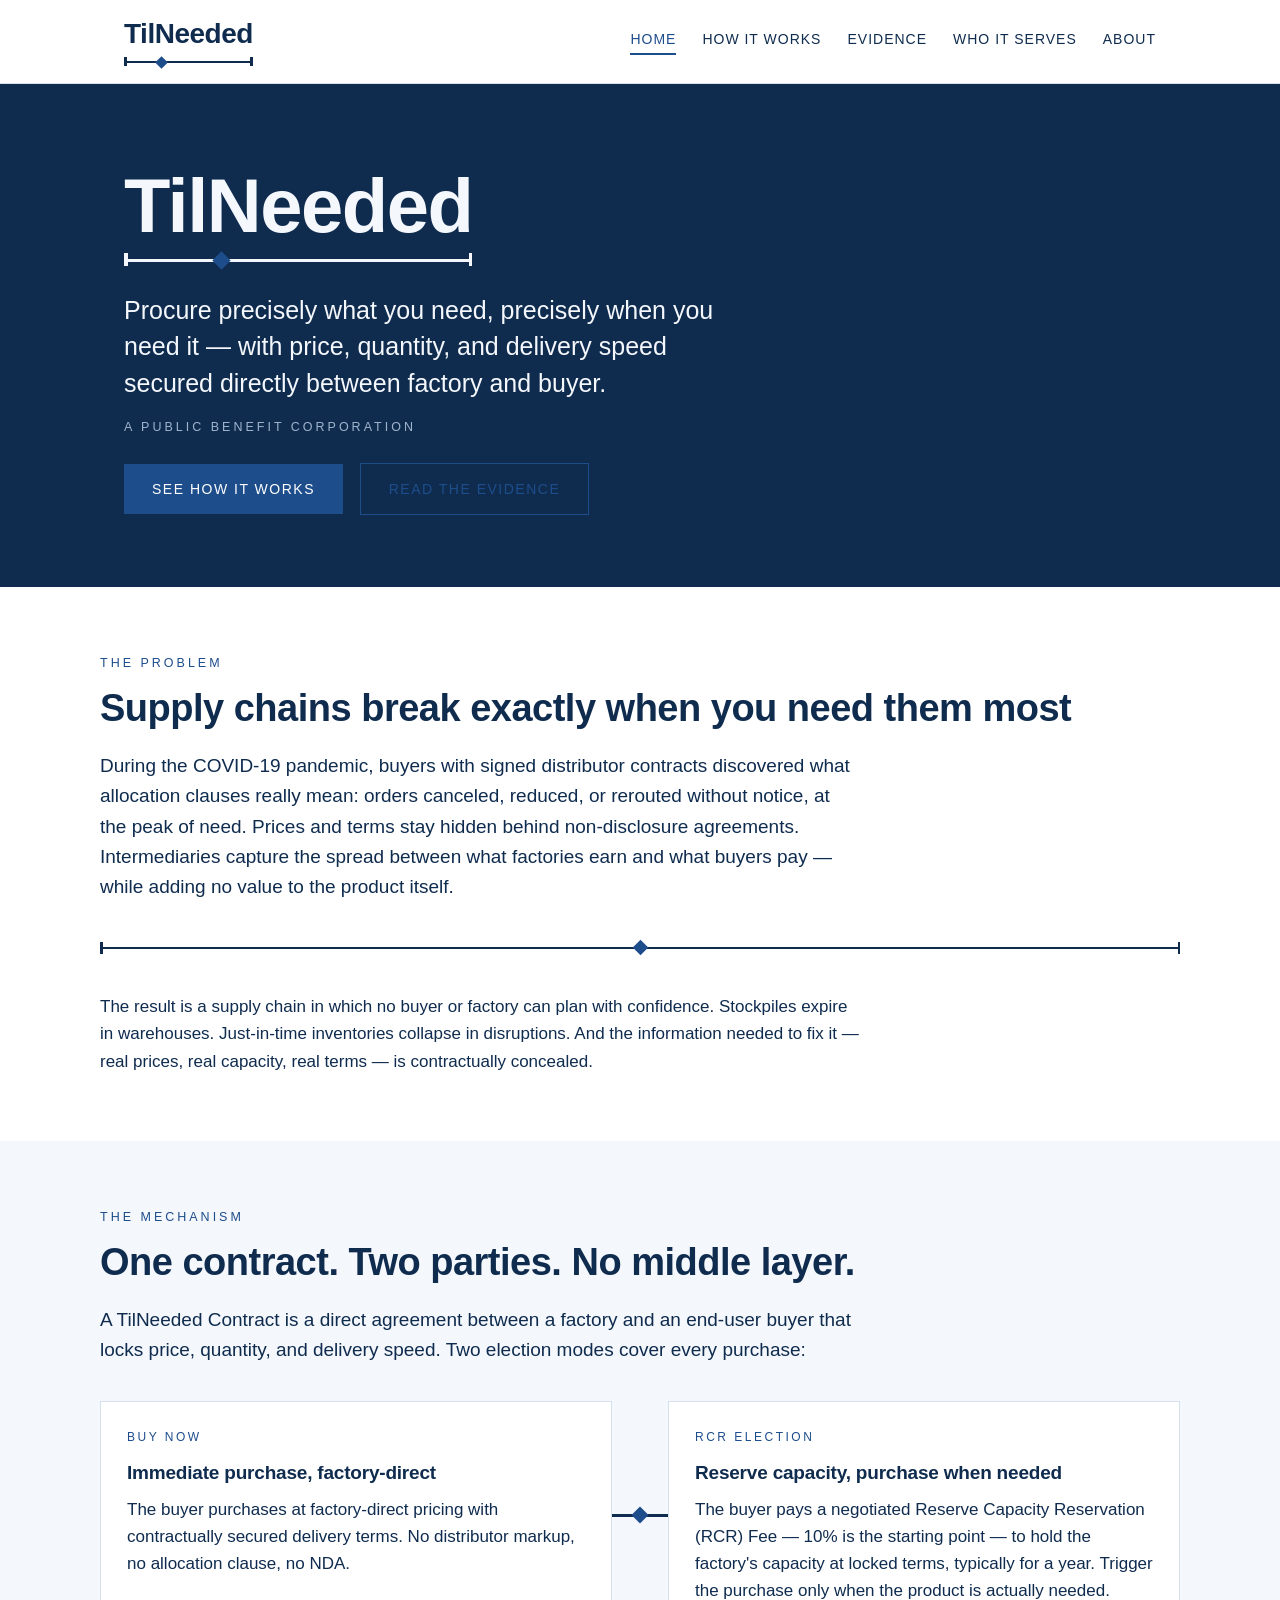
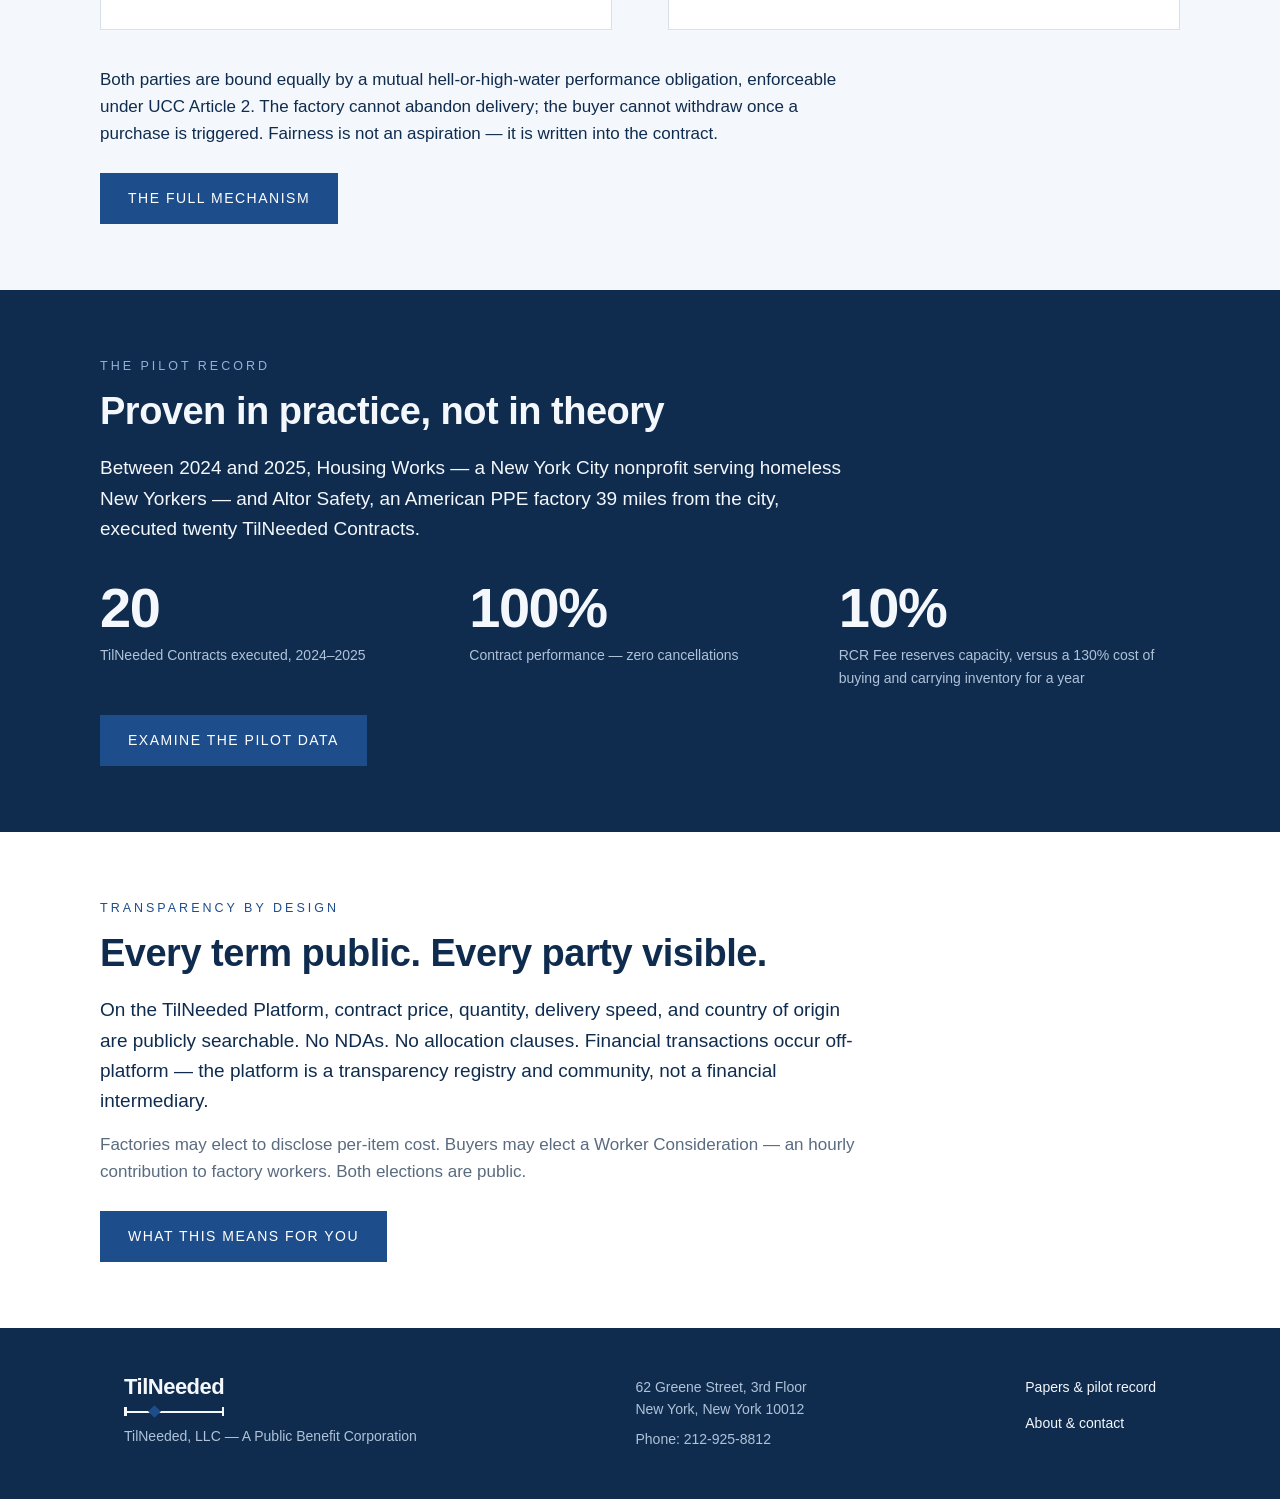
==== index.html @ a23aca0c "adding initial code" ====
<!DOCTYPE html>
<html lang="en">
<head>
<meta charset="UTF-8">
<meta name="viewport" content="width=device-width, initial-scale=1.0">
<title>TilNeeded — Factory-Direct Supply Contracts | Public Benefit Corporation</title>
<meta name="description" content="TilNeeded Contracts secure price, quantity, and delivery speed directly between American factories and end-user buyers. A 20-contract pilot with 100% performance.">
<link rel="stylesheet" href="styles.css">
</head>
<body>

<header class="site">
  <div class="inner">
    <a class="lockup" href="index.html" aria-label="TilNeeded home">
      <span class="word">TilNeeded</span>
      <span class="sig"><span class="diamond"></span></span>
    </a>
    <nav class="main" aria-label="Main">
      <a href="index.html" class="here">Home</a>
      <a href="how-it-works.html">How It Works</a>
      <a href="evidence.html">Evidence</a>
      <a href="partners.html">Who It Serves</a>
      <a href="about.html">About</a>
    </nav>
  </div>
</header>

<div class="hero">
  <div class="inner">
    <span class="lockup reverse" aria-hidden="true">
      <span class="word">TilNeeded</span>
      <span class="sig"><span class="diamond"></span></span>
    </span>
    <p class="tagline">Procure precisely what you need, precisely when you need it — with price, quantity, and delivery speed secured directly between factory and buyer.</p>
    <p class="pbc">A Public Benefit Corporation</p>
    <a class="btn" href="how-it-works.html">See how it works</a>
    <a class="btn ghost" href="evidence.html">Read the evidence</a>
  </div>
</div>

<section>
  <div class="inner">
    <p class="eyebrow">The problem</p>
    <h2>Supply chains break exactly when you need them most</h2>
    <p class="lede">During the COVID-19 pandemic, buyers with signed distributor contracts discovered what allocation clauses really mean: orders canceled, reduced, or rerouted without notice, at the peak of need. Prices and terms stay hidden behind non-disclosure agreements. Intermediaries capture the spread between what factories earn and what buyers pay — while adding no value to the product itself.</p>
    <div class="sigline" role="presentation"><span class="diamond"></span></div>
    <p class="maxw">The result is a supply chain in which no buyer or factory can plan with confidence. Stockpiles expire in warehouses. Just-in-time inventories collapse in disruptions. And the information needed to fix it — real prices, real capacity, real terms — is contractually concealed.</p>
  </div>
</section>

<section class="paper">
  <div class="inner">
    <p class="eyebrow">The mechanism</p>
    <h2>One contract. Two parties. No middle layer.</h2>
    <p class="lede">A TilNeeded Contract is a direct agreement between a factory and an end-user buyer that locks price, quantity, and delivery speed. Two election modes cover every purchase:</p>

    <div class="bipartite">
      <div class="party">
        <p class="label">Buy Now</p>
        <h3>Immediate purchase, factory-direct</h3>
        <p>The buyer purchases at factory-direct pricing with contractually secured delivery terms. No distributor markup, no allocation clause, no NDA.</p>
      </div>
      <div class="join" role="presentation"><span class="diamond"></span></div>
      <div class="party">
        <p class="label">RCR Election</p>
        <h3>Reserve capacity, purchase when needed</h3>
        <p>The buyer pays a negotiated Reserve Capacity Reservation (RCR) Fee — 10% is the starting point — to hold the factory's capacity at locked terms, typically for a year. Trigger the purchase only when the product is actually needed.</p>
      </div>
    </div>

    <p class="maxw">Both parties are bound equally by a mutual hell-or-high-water performance obligation, enforceable under UCC Article 2. The factory cannot abandon delivery; the buyer cannot withdraw once a purchase is triggered. Fairness is not an aspiration — it is written into the contract.</p>
    <a class="btn" href="how-it-works.html">The full mechanism</a>
  </div>
</section>

<section class="navy">
  <div class="inner">
    <p class="eyebrow">The pilot record</p>
    <h2>Proven in practice, not in theory</h2>
    <p class="lede">Between 2024 and 2025, Housing Works — a New York City nonprofit serving homeless New Yorkers — and Altor Safety, an American PPE factory 39 miles from the city, executed twenty TilNeeded Contracts.</p>
    <div class="stats">
      <div class="stat"><div class="big">20</div><div class="small">TilNeeded Contracts executed, 2024–2025</div></div>
      <div class="stat"><div class="big">100%</div><div class="small">Contract performance — zero cancellations</div></div>
      <div class="stat"><div class="big">10%</div><div class="small">RCR Fee reserves capacity, versus a 130% cost of buying and carrying inventory for a year</div></div>
    </div>
    <a class="btn" href="evidence.html">Examine the pilot data</a>
  </div>
</section>

<section>
  <div class="inner">
    <p class="eyebrow">Transparency by design</p>
    <h2>Every term public. Every party visible.</h2>
    <p class="lede">On the TilNeeded Platform, contract price, quantity, delivery speed, and country of origin are publicly searchable. No NDAs. No allocation clauses. Financial transactions occur off-platform — the platform is a transparency registry and community, not a financial intermediary.</p>
    <p class="maxw muted">Factories may elect to disclose per-item cost. Buyers may elect a Worker Consideration — an hourly contribution to factory workers. Both elections are public.</p>
    <a class="btn" href="partners.html">What this means for you</a>
  </div>
</section>

<footer class="site">
  <div class="inner">
    <div>
      <span class="lockup reverse" aria-hidden="true">
        <span class="word">TilNeeded</span>
        <span class="sig"><span class="diamond"></span></span>
      </span>
      <p style="margin-top:12px">TilNeeded, LLC — A Public Benefit Corporation</p>
    </div>
    <div>
      <p>62 Greene Street, 3rd Floor<br>New York, New York 10012</p>
      <p style="margin-top:8px">Phone: 212-925-8812</p>
    </div>
    <div>
      <p><a href="evidence.html">Papers &amp; pilot record</a></p>
      <p><a href="about.html">About &amp; contact</a></p>
    </div>
  </div>
</footer>

</body>
</html>
---- styles.css ----
/* TilNeeded — Brand Specifications v1.0
   Navy #0F2C4F · Bond Blue #1E4D8C · Paper #F4F7FB
   Type: Arial / Liberation Sans */

:root {
  --navy: #0F2C4F;
  --bond: #1E4D8C;
  --paper: #F4F7FB;
  --white: #FFFFFF;
  --slate: #5A6B80;
  --hairline: #D8E0EA;
  --max: 1080px;
}

* { margin: 0; padding: 0; box-sizing: border-box; }

body {
  font-family: Arial, "Liberation Sans", sans-serif;
  color: var(--navy);
  background: var(--white);
  font-size: 17px;
  line-height: 1.6;
}

/* ---------- wordmark lockup (per spec: single visual unit) ---------- */
.lockup { display: inline-block; text-decoration: none; }
.lockup .word {
  font-weight: bold;
  letter-spacing: -0.5px;
  color: var(--navy);
  font-size: 28px;
  line-height: 1;
  display: block;
}
.lockup .sig {
  display: block; position: relative;
  height: 9px; margin-top: 6px;
  border-bottom: 2.5px solid var(--navy);
}
.lockup .sig::before, .lockup .sig::after {
  content: ""; position: absolute; bottom: -5px;
  width: 2.5px; height: 9px; background: var(--navy);
}
.lockup .sig::before { left: 0; }
.lockup .sig::after { right: 0; }
.lockup .sig .diamond {
  position: absolute; bottom: -5.5px; left: 26%;
  width: 9px; height: 9px; background: var(--bond);
  transform: rotate(45deg);
}
.lockup.reverse .word { color: var(--paper); }
.lockup.reverse .sig { border-color: var(--paper); }
.lockup.reverse .sig::before, .lockup.reverse .sig::after { background: var(--paper); }

/* ---------- header / nav ---------- */
header.site {
  border-bottom: 1px solid var(--hairline);
  background: var(--white);
}
header.site .inner {
  max-width: var(--max); margin: 0 auto; padding: 20px 24px;
  display: flex; align-items: center; justify-content: space-between;
  flex-wrap: wrap; gap: 14px;
}
nav.main { display: flex; gap: 26px; flex-wrap: wrap; }
nav.main a {
  color: var(--navy); text-decoration: none;
  font-size: 14px; letter-spacing: 1px; text-transform: uppercase;
}
nav.main a:hover, nav.main a:focus { color: var(--bond); }
nav.main a.here { color: var(--bond); border-bottom: 2px solid var(--bond); padding-bottom: 3px; }
a:focus-visible { outline: 2px solid var(--bond); outline-offset: 3px; }

/* ---------- hero ---------- */
.hero { background: var(--navy); color: var(--paper); }
.hero .inner { max-width: var(--max); margin: 0 auto; padding: 84px 24px 72px; }
.hero .lockup .word { font-size: clamp(44px, 7vw, 76px); letter-spacing: -1.5px; }
.hero .lockup .sig { height: 12px; border-width: 3.5px; }
.hero .lockup .sig::before, .hero .lockup .sig::after { width: 3.5px; height: 13px; bottom: -7px; }
.hero .lockup .sig .diamond { width: 13px; height: 13px; bottom: -8px; }
.hero .tagline {
  margin-top: 30px; font-size: clamp(19px, 2.6vw, 25px);
  max-width: 620px; line-height: 1.45; color: var(--paper);
}
.hero .pbc {
  margin-top: 16px; font-size: 12.5px; letter-spacing: 3px;
  text-transform: uppercase; color: #9FB4CD;
}

/* ---------- sections & eyebrow (descriptor style) ---------- */
section { padding: 66px 24px; }
section .inner { max-width: var(--max); margin: 0 auto; }
section.paper { background: var(--paper); }
section.navy { background: var(--navy); color: var(--paper); }
.eyebrow {
  font-size: 12.5px; letter-spacing: 3px; text-transform: uppercase;
  color: var(--bond); margin-bottom: 14px;
}
section.navy .eyebrow { color: #8FB2DE; }
h1, h2 { font-weight: bold; letter-spacing: -0.5px; line-height: 1.15; }
h2 { font-size: clamp(27px, 4vw, 38px); margin-bottom: 20px; }
h3 { font-size: 19px; margin-bottom: 8px; letter-spacing: -0.2px; }
p + p { margin-top: 14px; }
.lede { font-size: 19px; max-width: 760px; }
.muted { color: var(--slate); }
section.navy .muted { color: #AFC2D9; }
.maxw { max-width: 760px; }

/* ---------- signature divider: the site's structural device ---------- */
.sigline {
  position: relative; height: 2.5px; background: var(--navy);
  margin: 44px 0;
}
.sigline::before, .sigline::after {
  content: ""; position: absolute; top: -5px;
  width: 2.5px; height: 12px; background: var(--navy);
}
.sigline::before { left: 0; } .sigline::after { right: 0; }
.sigline .diamond {
  position: absolute; top: -4.5px; left: 50%; margin-left: -5.5px;
  width: 11px; height: 11px; background: var(--bond); transform: rotate(45deg);
}
section.navy .sigline { background: var(--paper); }
section.navy .sigline::before, section.navy .sigline::after { background: var(--paper); }

/* ---------- bipartite block: two parties joined at the diamond ---------- */
.bipartite {
  display: grid; grid-template-columns: 1fr 56px 1fr;
  align-items: stretch; gap: 0; margin: 36px 0;
}
.bipartite .party {
  background: var(--white); border: 1px solid var(--hairline);
  padding: 26px 26px 24px;
}
section.navy .bipartite .party { background: #16385F; border-color: #2B4C77; }
.bipartite .join { position: relative; }
.bipartite .join::before {
  content: ""; position: absolute; top: 50%; left: 0; right: 0;
  height: 2.5px; background: var(--navy); margin-top: -1.25px;
}
section.navy .bipartite .join::before { background: var(--paper); }
.bipartite .join .diamond {
  position: absolute; top: 50%; left: 50%;
  width: 12px; height: 12px; margin: -6px 0 0 -6px;
  background: var(--bond); transform: rotate(45deg);
}
.party .label {
  font-size: 12px; letter-spacing: 2.5px; text-transform: uppercase;
  color: var(--bond); margin-bottom: 10px;
}
section.navy .party .label { color: #8FB2DE; }

/* ---------- stats ---------- */
.stats { display: grid; grid-template-columns: repeat(auto-fit, minmax(200px, 1fr)); gap: 28px; margin-top: 36px; }
.stat .big { font-size: clamp(40px, 5vw, 56px); font-weight: bold; letter-spacing: -1.5px; line-height: 1; }
.stat .small { margin-top: 8px; font-size: 14px; color: var(--slate); }
section.navy .stat .small { color: #AFC2D9; }

/* ---------- cards / rows ---------- */
.cards { display: grid; grid-template-columns: repeat(auto-fit, minmax(280px, 1fr)); gap: 22px; margin-top: 30px; }
.card { background: var(--white); border: 1px solid var(--hairline); padding: 26px; }
section.paper .card { background: var(--white); }
.card p { font-size: 15.5px; }
.docrow { border-top: 1px solid var(--hairline); padding: 22px 0; display: grid; grid-template-columns: 1fr auto; gap: 14px; align-items: baseline; }
.docrow:last-child { border-bottom: 1px solid var(--hairline); }
.docrow .status { font-size: 12.5px; letter-spacing: 2px; text-transform: uppercase; color: var(--bond); white-space: nowrap; }

/* ---------- buttons ---------- */
.btn {
  display: inline-block; margin-top: 26px; padding: 14px 28px;
  background: var(--bond); color: var(--white); text-decoration: none;
  font-size: 14px; letter-spacing: 1.5px; text-transform: uppercase;
}
.btn:hover, .btn:focus { background: var(--navy); }
section.navy .btn:hover, section.navy .btn:focus { background: var(--paper); color: var(--navy); }
.btn.ghost { background: transparent; border: 1.5px solid var(--bond); color: var(--bond); margin-left: 12px; }
.btn.ghost:hover, .btn.ghost:focus { background: var(--bond); color: var(--white); }

/* ---------- table ---------- */
table.record { width: 100%; border-collapse: collapse; margin-top: 26px; font-size: 15.5px; }
table.record th {
  text-align: left; font-size: 12.5px; letter-spacing: 2px; text-transform: uppercase;
  color: var(--slate); padding: 10px 14px; border-bottom: 2px solid var(--navy);
}
table.record td { padding: 12px 14px; border-bottom: 1px solid var(--hairline); }

/* ---------- footer ---------- */
footer.site { background: var(--navy); color: #AFC2D9; }
footer.site .inner {
  max-width: var(--max); margin: 0 auto; padding: 48px 24px;
  display: flex; justify-content: space-between; flex-wrap: wrap; gap: 28px;
  font-size: 14px;
}
footer.site .lockup .word { font-size: 22px; }
footer.site a { color: var(--paper); text-decoration: none; }
footer.site a:hover { color: #8FB2DE; }

/* ---------- responsive & a11y ---------- */
@media (max-width: 720px) {
  .bipartite { grid-template-columns: 1fr; }
  .bipartite .join { height: 56px; }
  .bipartite .join::before { top: 0; bottom: 0; left: 50%; right: auto; width: 2.5px; height: 100%; margin: 0 0 0 -1.25px; }
}
@media (prefers-reduced-motion: reduce) {
  * { animation: none !important; transition: none !important; }
}
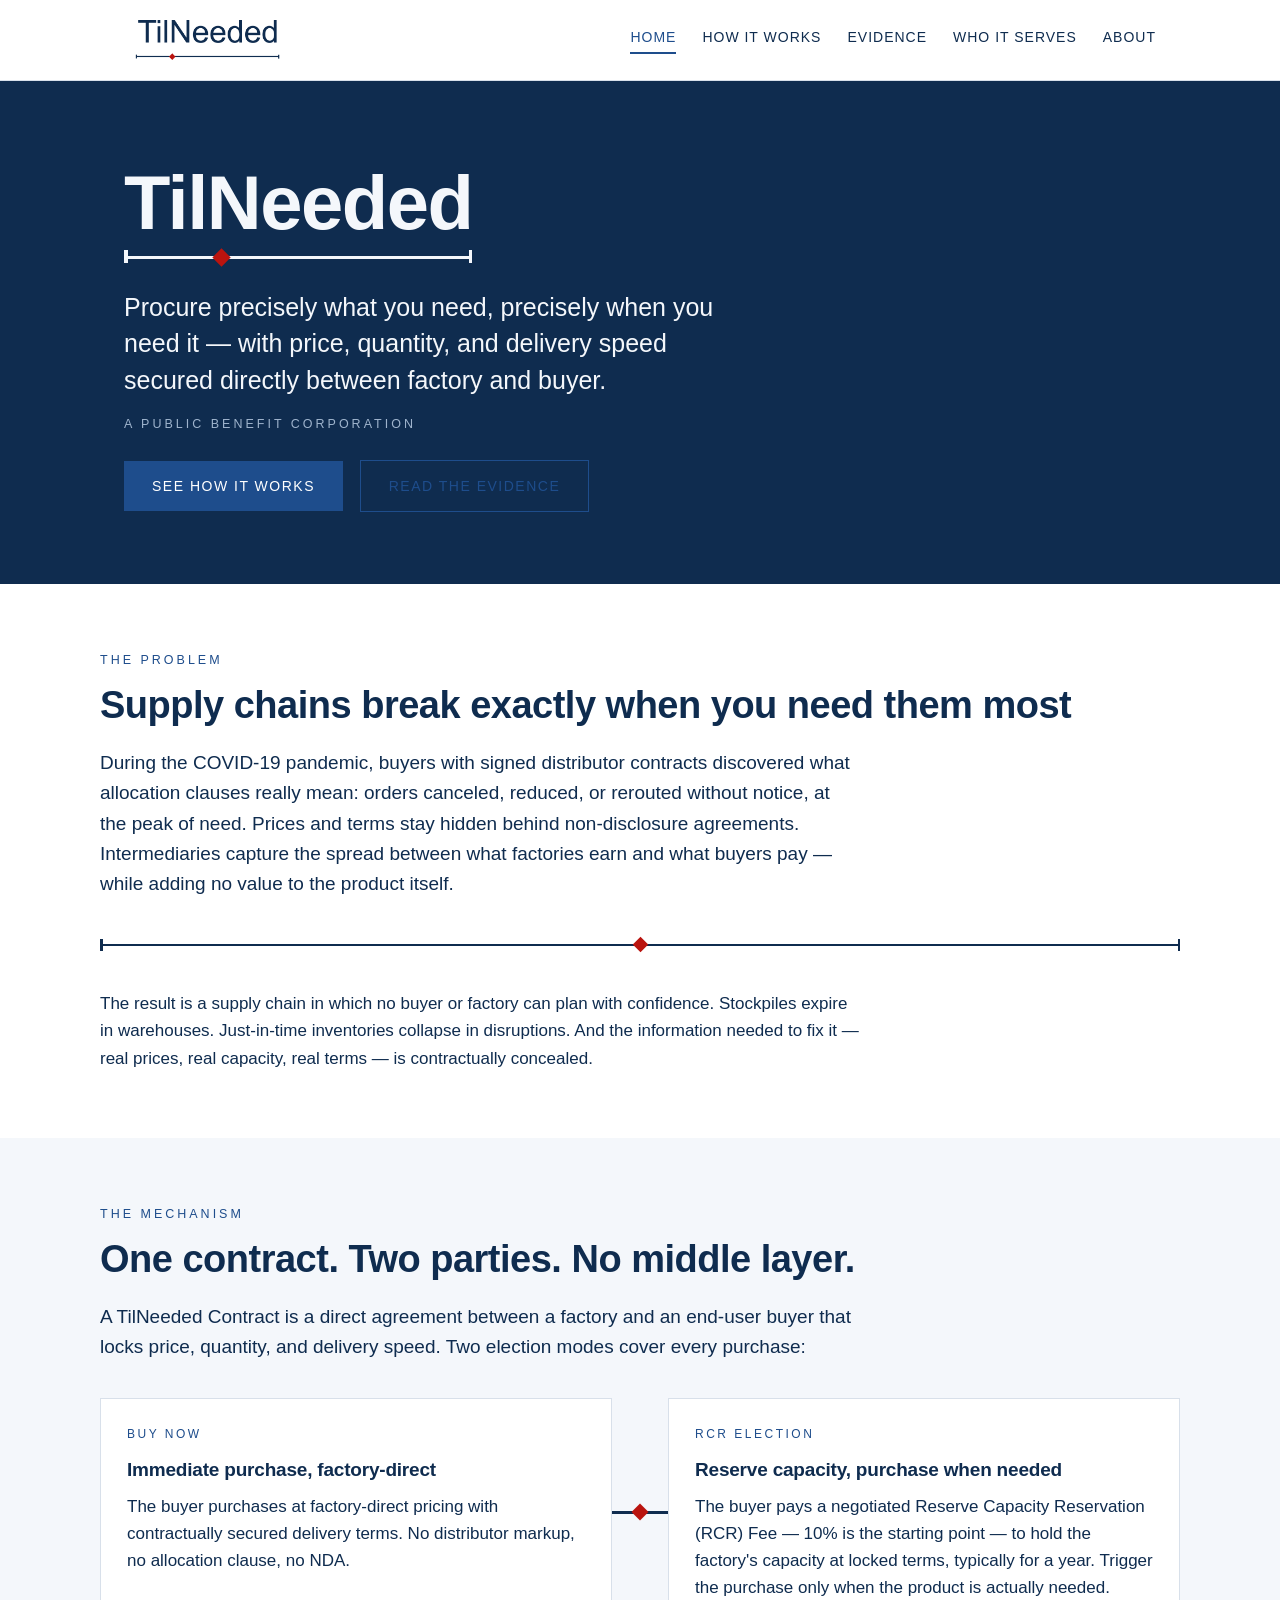
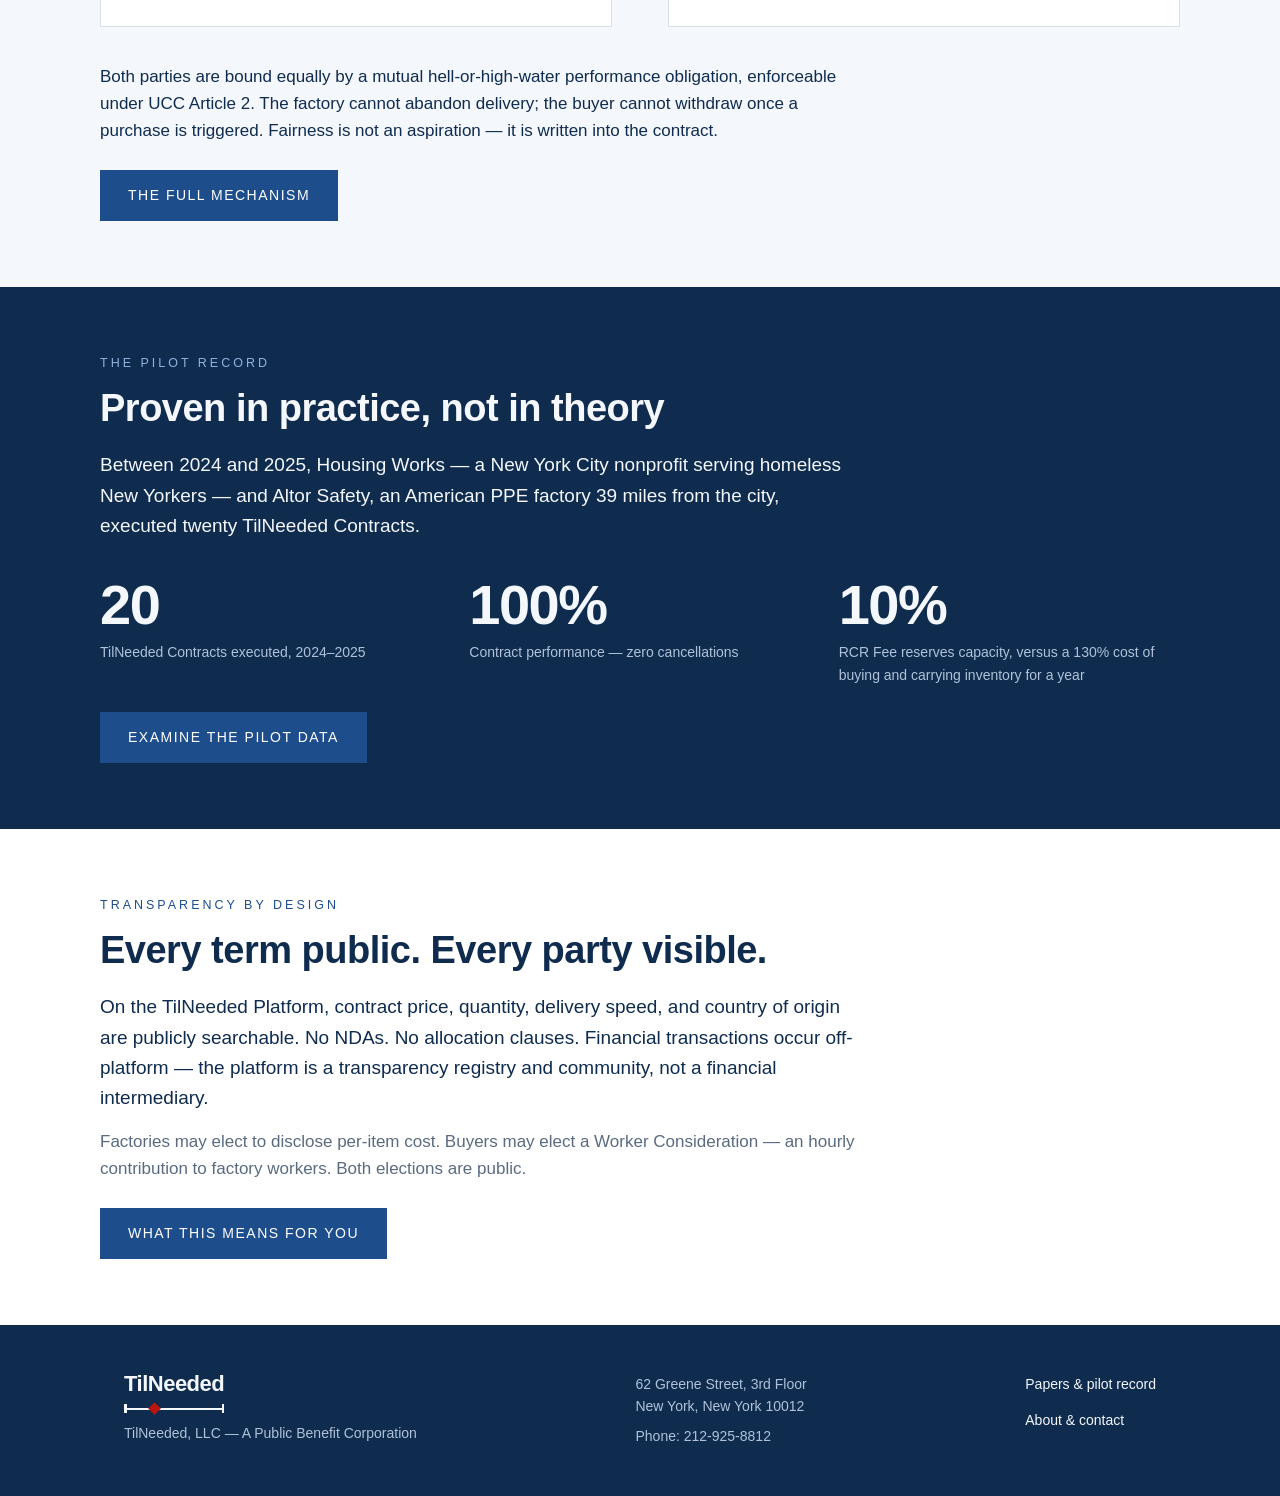
==== commit 3786c6f8: "adding pngs" ====
--- a/index.html
+++ b/index.html
@@ -12,9 +12,8 @@
 <header class="site">
   <div class="inner">
     <a class="lockup" href="index.html" aria-label="TilNeeded home">
-      <span class="word">TilNeeded</span>
-      <span class="sig"><span class="diamond"></span></span>
-    </a>
+  <img class="logo-img" src="assets/logo_compact_dark.png" alt="TilNeeded">
+</a>
     <nav class="main" aria-label="Main">
       <a href="index.html" class="here">Home</a>
       <a href="how-it-works.html">How It Works</a>
--- a/styles.css
+++ b/styles.css
@@ -6,6 +6,7 @@
   --navy: #0F2C4F;
   --bond: #1E4D8C;
   --paper: #F4F7FB;
+  --diamond: #BA140F;   /* ← add this line */
   --white: #FFFFFF;
   --slate: #5A6B80;
   --hairline: #D8E0EA;
@@ -32,6 +33,13 @@
   line-height: 1;
   display: block;
 }
+
+.lockup img.logo-img {
+  display: block;
+  height: 40px;
+  width: auto;
+}
+
 .lockup .sig {
   display: block; position: relative;
   height: 9px; margin-top: 6px;
@@ -45,7 +53,7 @@
 .lockup .sig::after { right: 0; }
 .lockup .sig .diamond {
   position: absolute; bottom: -5.5px; left: 26%;
-  width: 9px; height: 9px; background: var(--bond);
+  width: 9px; height: 9px; background: var(--diamond);
   transform: rotate(45deg);
 }
 .lockup.reverse .word { color: var(--paper); }
@@ -118,7 +126,7 @@
 .sigline::before { left: 0; } .sigline::after { right: 0; }
 .sigline .diamond {
   position: absolute; top: -4.5px; left: 50%; margin-left: -5.5px;
-  width: 11px; height: 11px; background: var(--bond); transform: rotate(45deg);
+  width: 11px; height: 11px; background: var(--diamond); transform: rotate(45deg);
 }
 section.navy .sigline { background: var(--paper); }
 section.navy .sigline::before, section.navy .sigline::after { background: var(--paper); }
@@ -142,7 +150,7 @@
 .bipartite .join .diamond {
   position: absolute; top: 50%; left: 50%;
   width: 12px; height: 12px; margin: -6px 0 0 -6px;
-  background: var(--bond); transform: rotate(45deg);
+  background: var(--diamond); transform: rotate(45deg);
 }
 .party .label {
   font-size: 12px; letter-spacing: 2.5px; text-transform: uppercase;
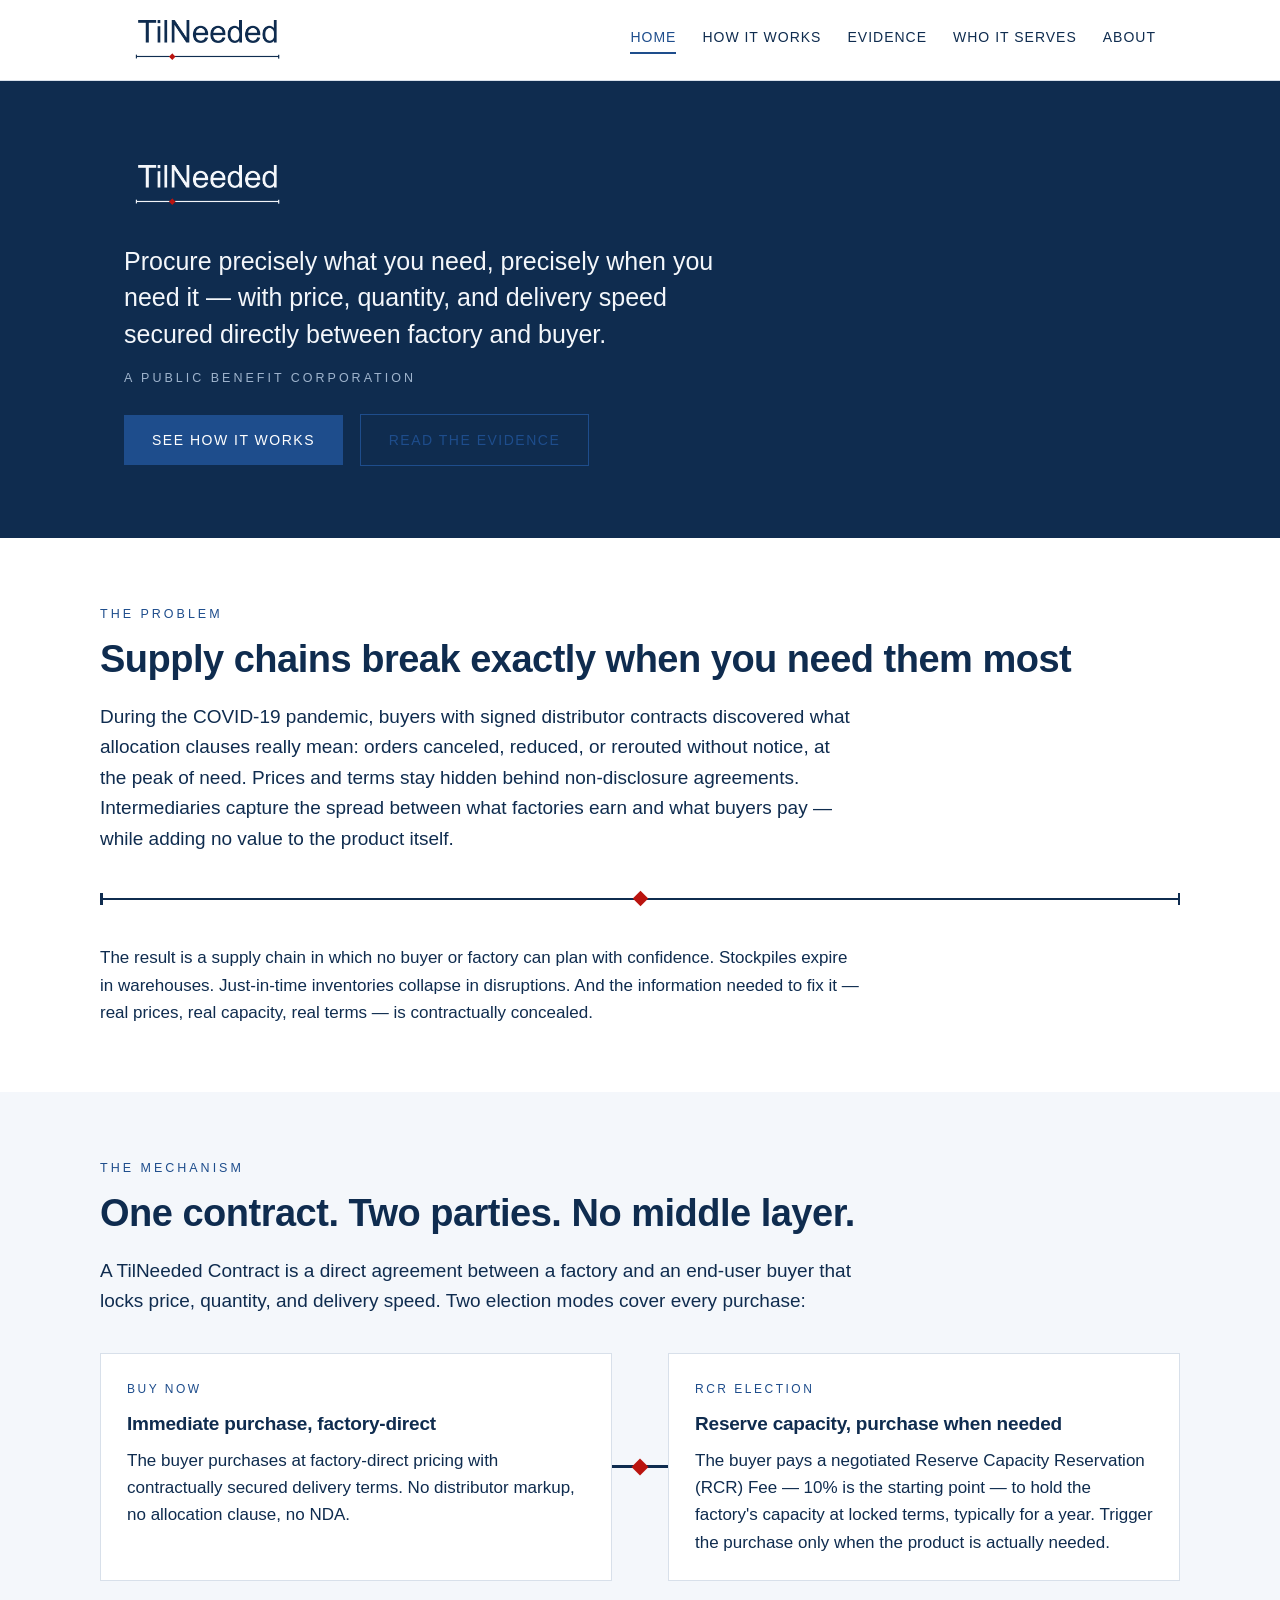
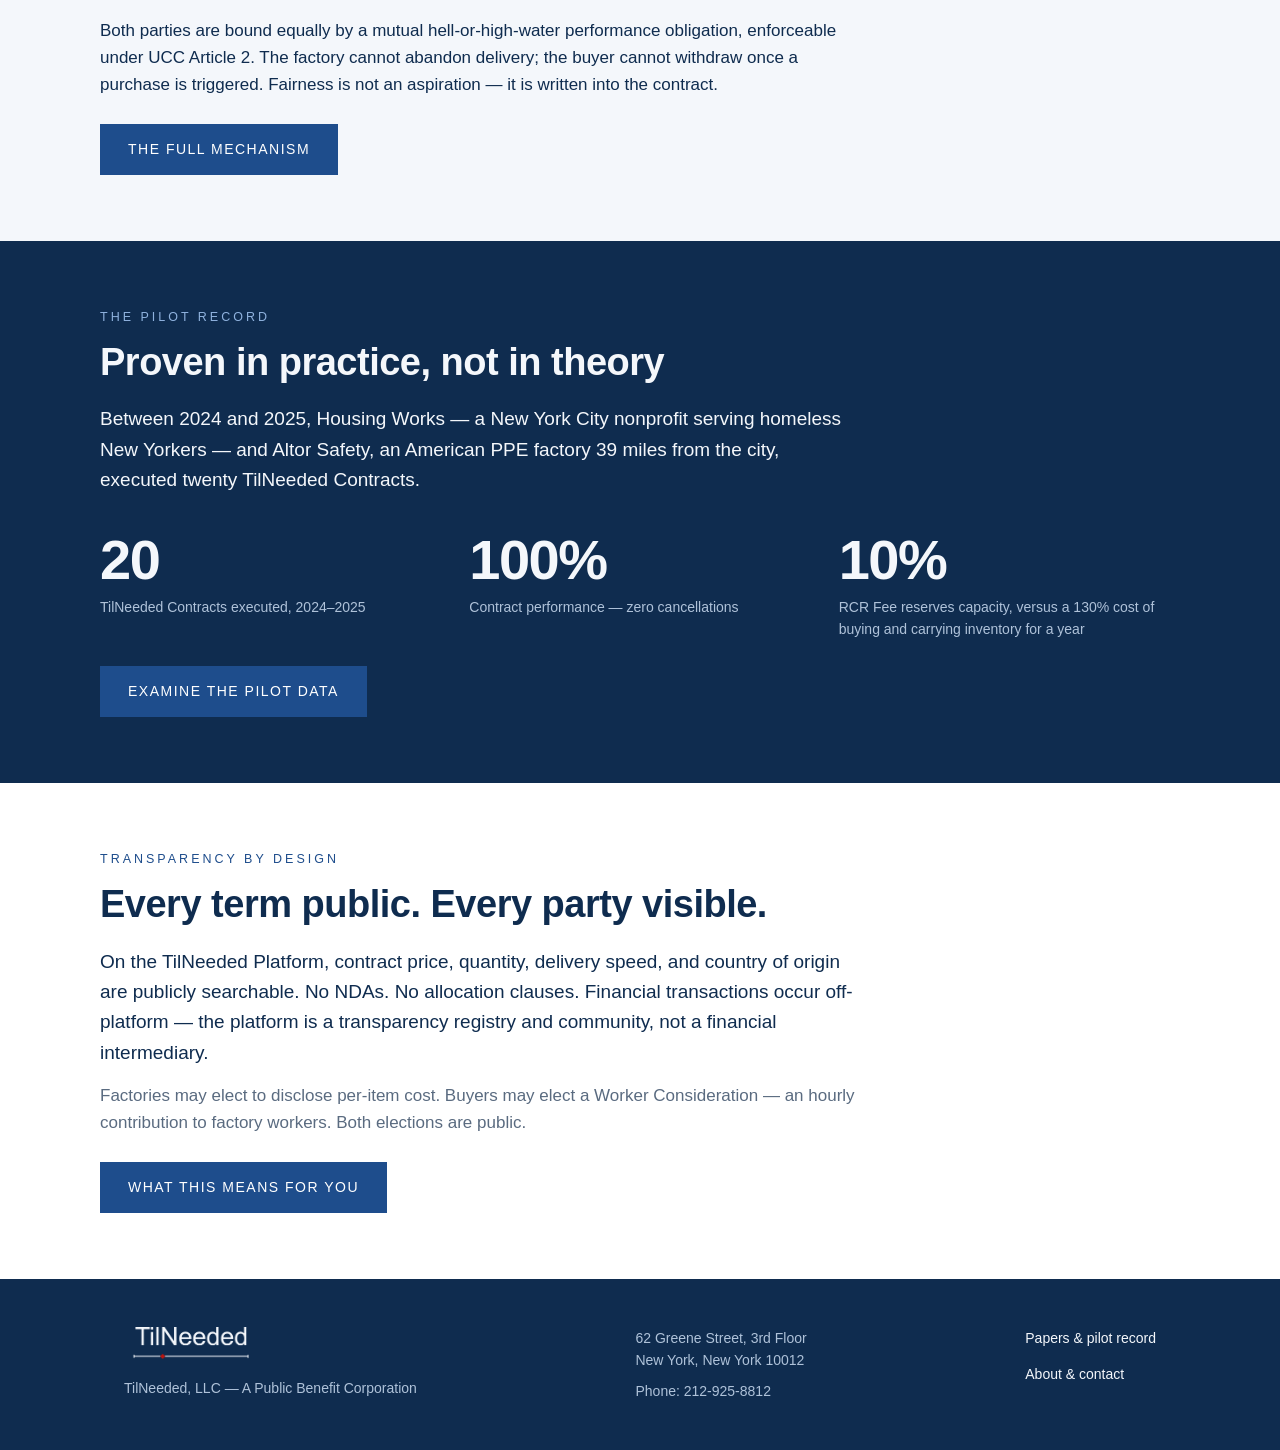
==== commit 8c911caf: "logo changes" ====
--- a/index.html
+++ b/index.html
@@ -27,9 +27,8 @@
 <div class="hero">
   <div class="inner">
     <span class="lockup reverse" aria-hidden="true">
-      <span class="word">TilNeeded</span>
-      <span class="sig"><span class="diamond"></span></span>
-    </span>
+  <img class="logo-img" src="assets/logo_white_compact.png" alt="">
+</span>
     <p class="tagline">Procure precisely what you need, precisely when you need it — with price, quantity, and delivery speed secured directly between factory and buyer.</p>
     <p class="pbc">A Public Benefit Corporation</p>
     <a class="btn" href="how-it-works.html">See how it works</a>
@@ -100,9 +99,8 @@
   <div class="inner">
     <div>
       <span class="lockup reverse" aria-hidden="true">
-        <span class="word">TilNeeded</span>
-        <span class="sig"><span class="diamond"></span></span>
-      </span>
+  <img class="logo-img" src="assets/logo_white_compact.png" alt="TilNeeded">
+</span>
       <p style="margin-top:12px">TilNeeded, LLC — A Public Benefit Corporation</p>
     </div>
     <div>
--- a/styles.css
+++ b/styles.css
@@ -80,6 +80,10 @@
 a:focus-visible { outline: 2px solid var(--bond); outline-offset: 3px; }
 
 /* ---------- hero ---------- */
+
+.hero .logo-img { height: clamp(52px, 7vw, 88px); }
+footer.site .logo-img { height: 32px; }
+
 .hero { background: var(--navy); color: var(--paper); }
 .hero .inner { max-width: var(--max); margin: 0 auto; padding: 84px 24px 72px; }
 .hero .lockup .word { font-size: clamp(44px, 7vw, 76px); letter-spacing: -1.5px; }
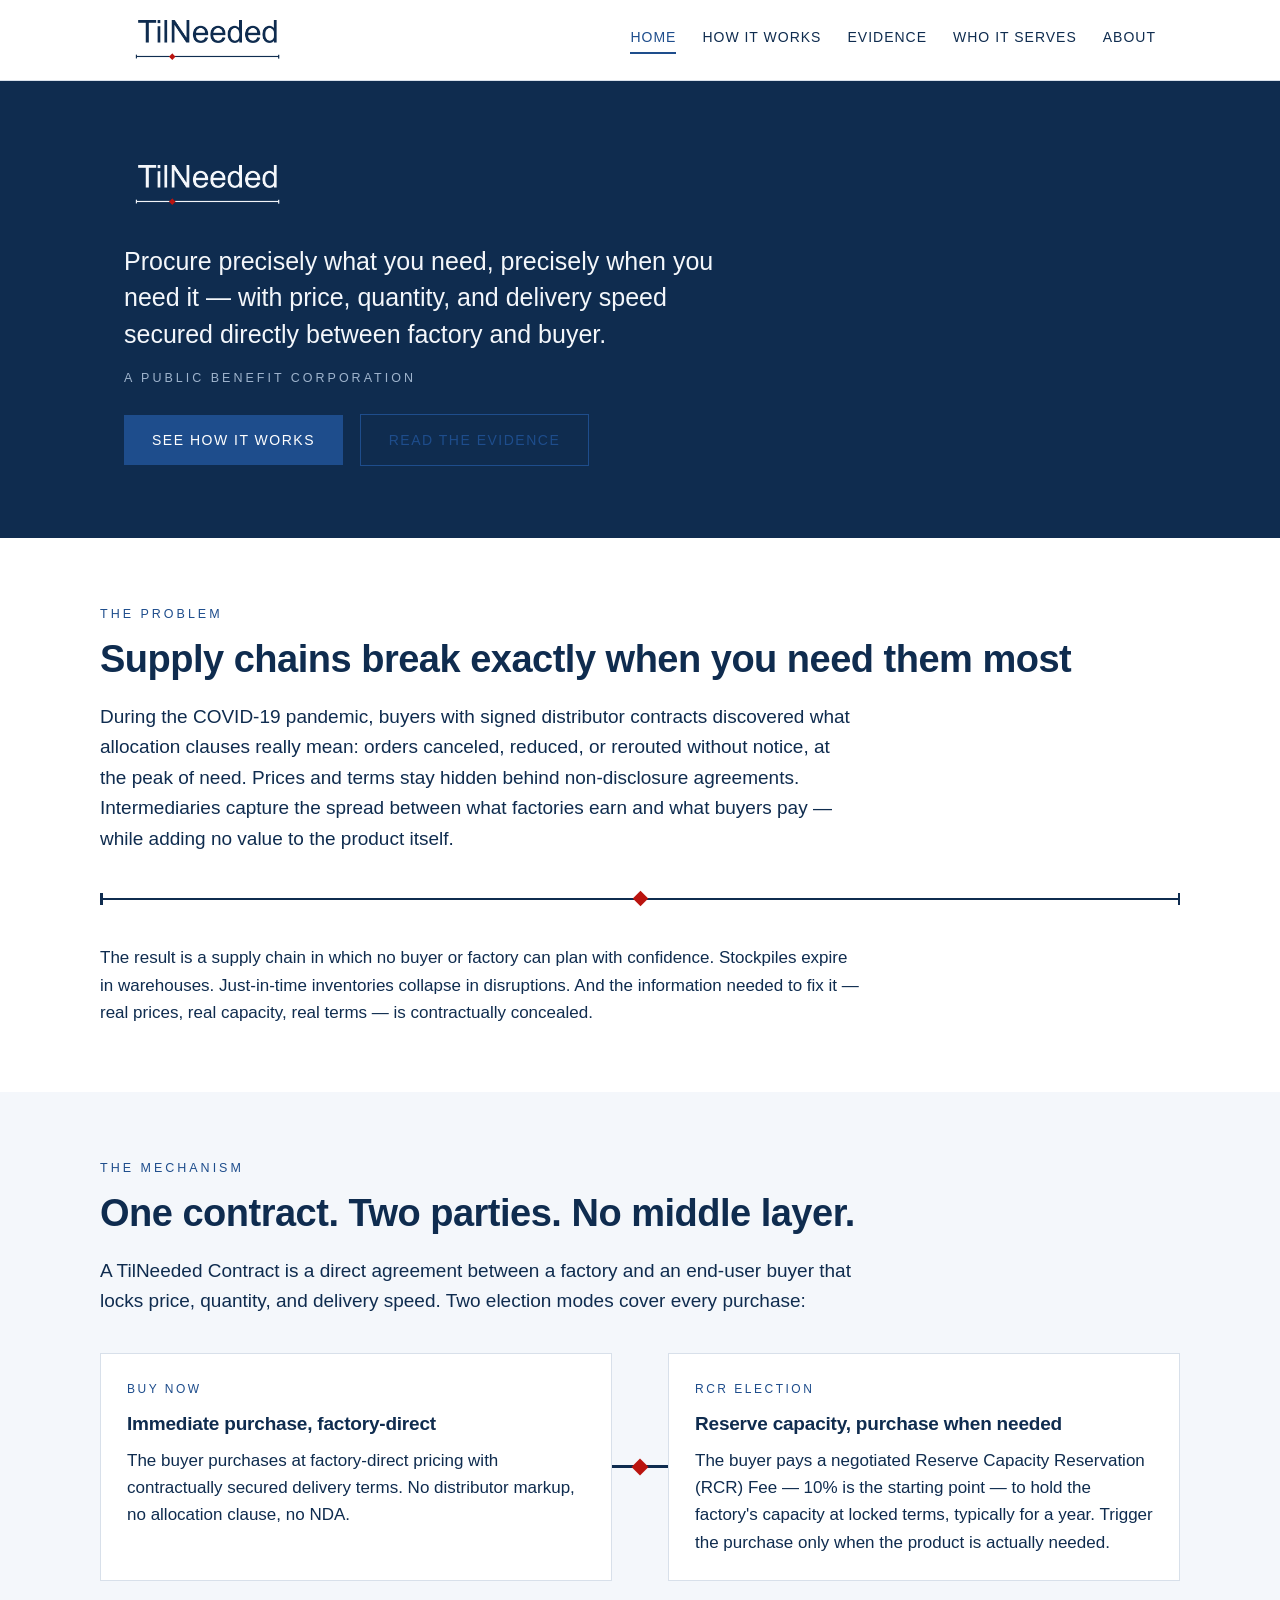
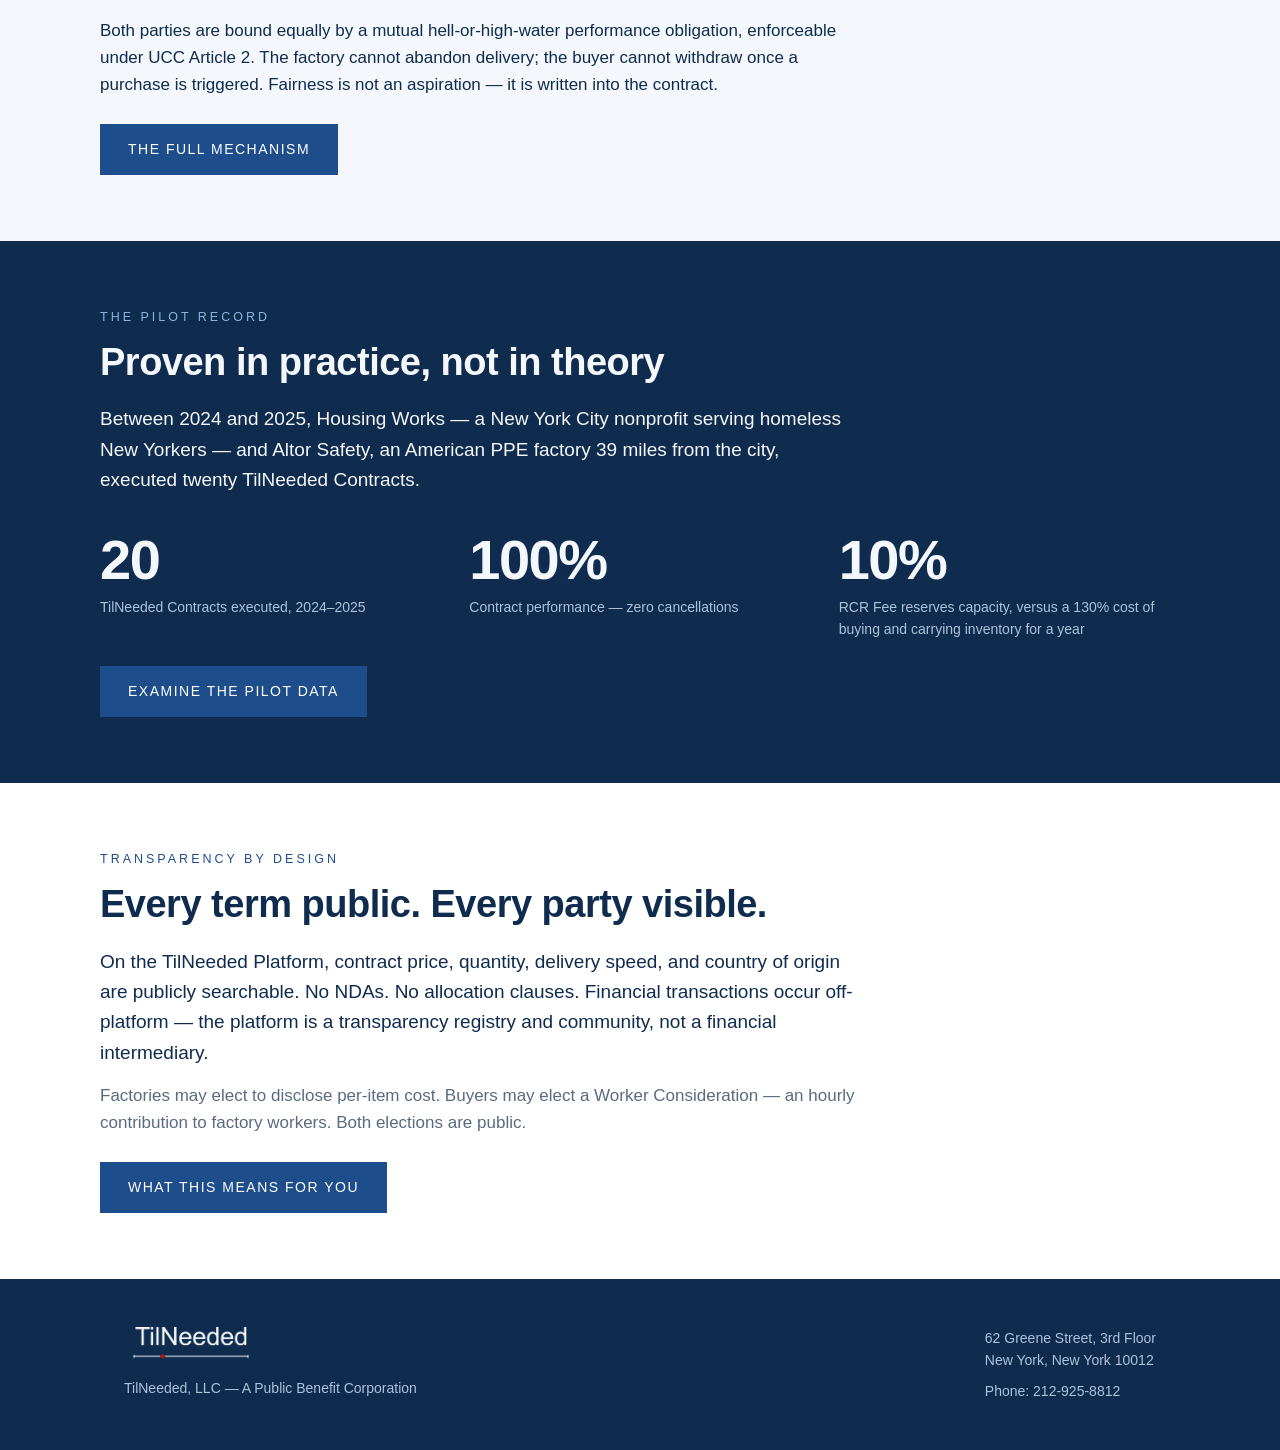
==== commit 59596b76: "removing unnecessary things" ====
--- a/index.html
+++ b/index.html
@@ -6,6 +6,7 @@
 <title>TilNeeded — Factory-Direct Supply Contracts | Public Benefit Corporation</title>
 <meta name="description" content="TilNeeded Contracts secure price, quantity, and delivery speed directly between American factories and end-user buyers. A 20-contract pilot with 100% performance.">
 <link rel="stylesheet" href="styles.css">
+<link rel="icon" type="image/png" href="assets/favicon.png">
 </head>
 <body>
 
@@ -107,10 +108,7 @@
       <p>62 Greene Street, 3rd Floor<br>New York, New York 10012</p>
       <p style="margin-top:8px">Phone: 212-925-8812</p>
     </div>
-    <div>
-      <p><a href="evidence.html">Papers &amp; pilot record</a></p>
-      <p><a href="about.html">About &amp; contact</a></p>
-    </div>
+    
   </div>
 </footer>
 
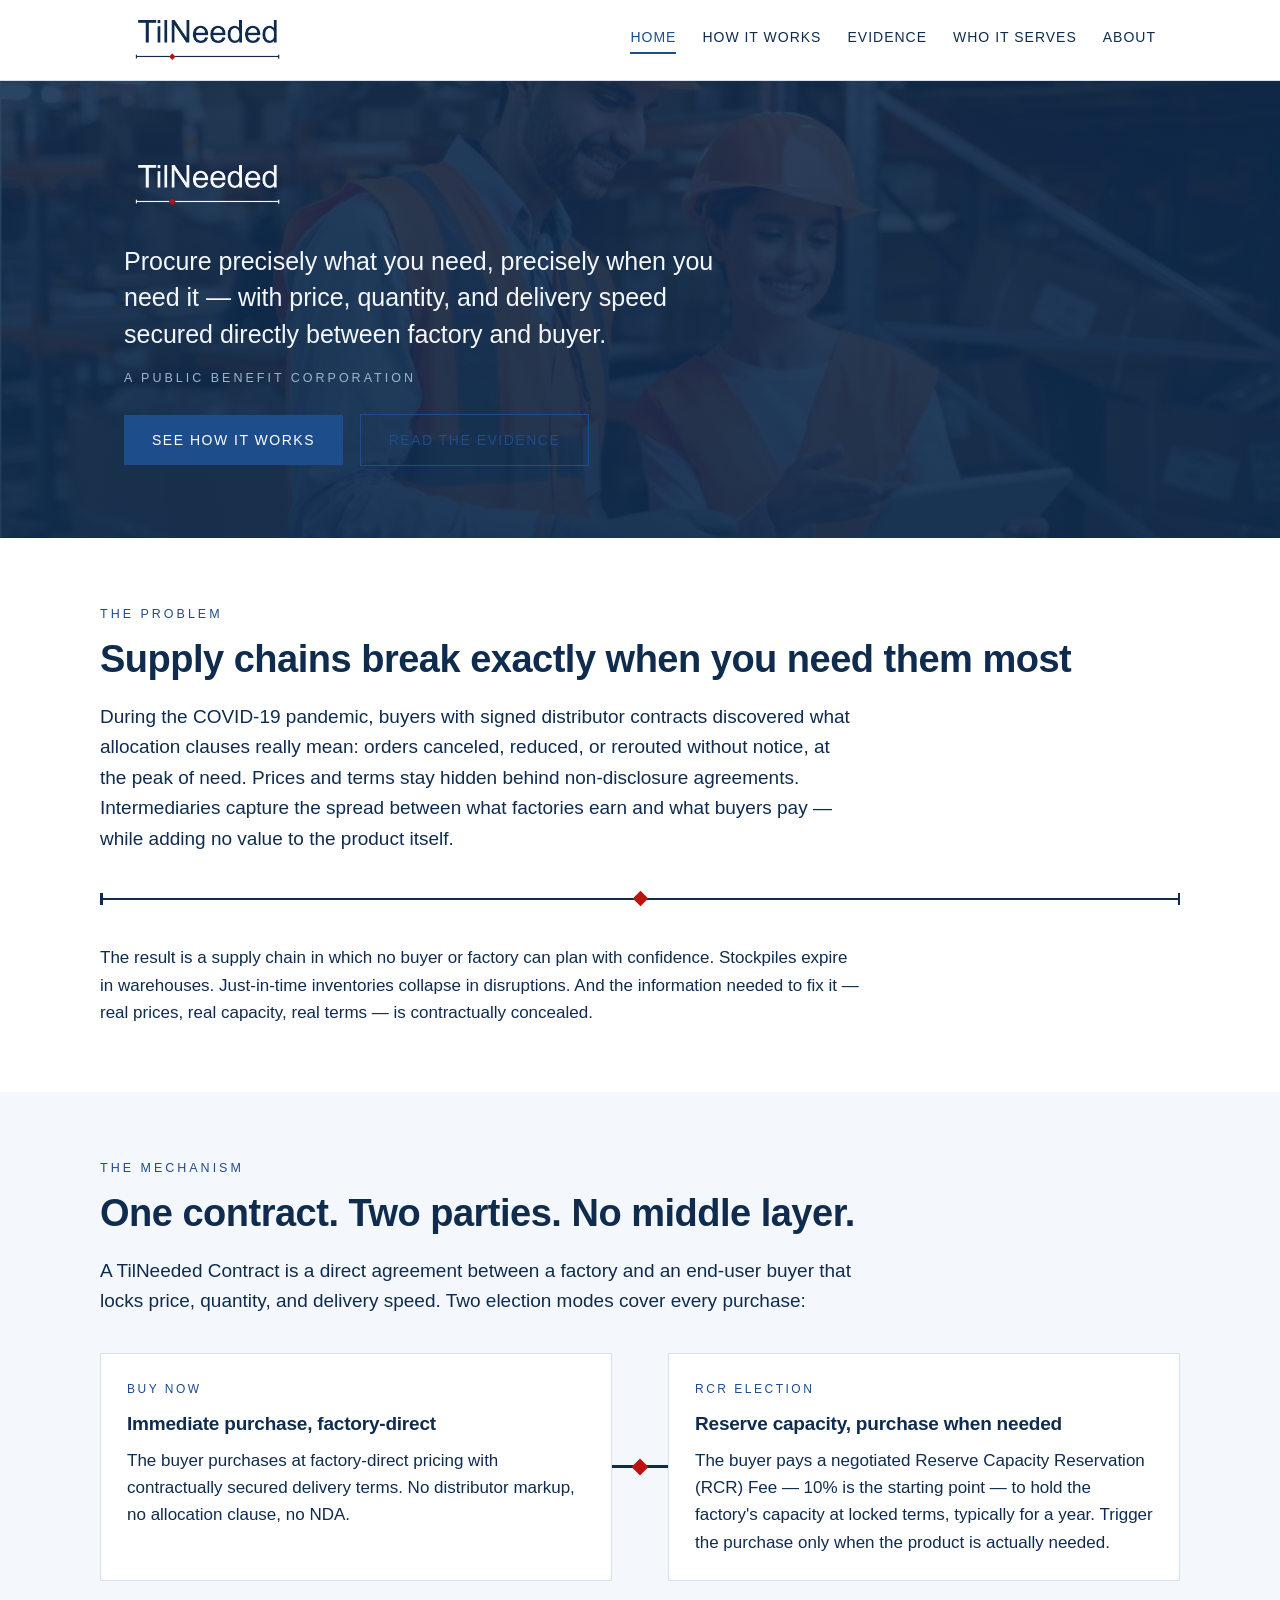
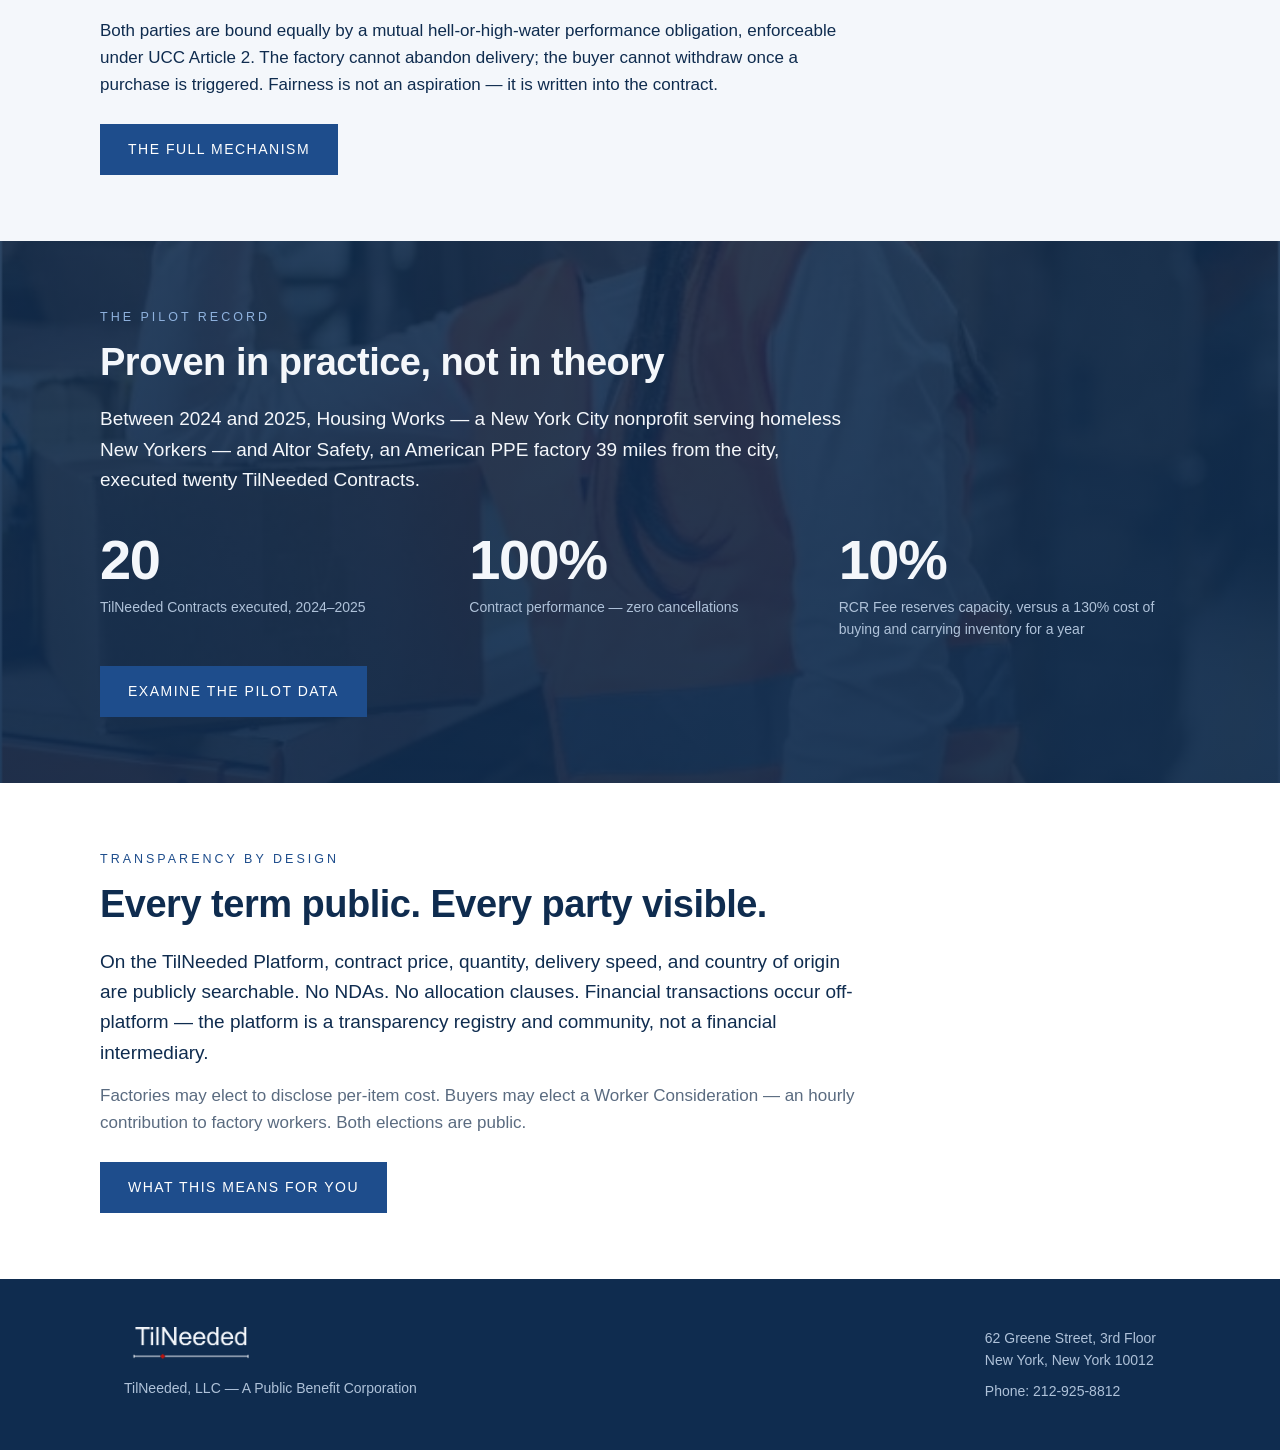
==== commit 1fdf944c: "adding background gradient imgs" ====
--- a/index.html
+++ b/index.html
@@ -25,7 +25,7 @@
   </div>
 </header>
 
-<div class="hero">
+<div class="hero bg-photo" style="--bg-img:url('bg_imgs/bg1.jpg')">
   <div class="inner">
     <span class="lockup reverse" aria-hidden="true">
   <img class="logo-img" src="assets/logo_white_compact.png" alt="">
@@ -72,7 +72,7 @@
   </div>
 </section>
 
-<section class="navy">
+<section class="navy bg-photo" style="--bg-img:url('bg_imgs/bg4.jpg')">
   <div class="inner">
     <p class="eyebrow">The pilot record</p>
     <h2>Proven in practice, not in theory</h2>
@@ -113,4 +113,4 @@
 </footer>
 
 </body>
-</html>
+</html>
--- a/styles.css
+++ b/styles.css
@@ -81,7 +81,7 @@
 
 /* ---------- hero ---------- */
 
-.hero .logo-img { height: clamp(52px, 7vw, 88px); }
+.hero .logo-img { height: clamp(90px, 14vw, 200px); }
 footer.site .logo-img { height: 32px; }
 
 .hero { background: var(--navy); color: var(--paper); }
@@ -99,11 +99,25 @@
   text-transform: uppercase; color: #9FB4CD;
 }
 
+/* ---------- photographic background overlay ----------
+   Usage: add class="bg-photo" alongside .hero or section.navy,
+   then set the image inline: style="--bg-img:url('bg_imgs/bg1.jpg')"
+   The gradient sits on top of the photo so text stays legible,
+   the same treatment used on the SCTE reference hero. */
+.bg-photo {
+  background-image:
+    linear-gradient(rgba(15, 44, 79, 0.88), rgba(15, 44, 79, 0.92)),
+    var(--bg-img);
+  background-size: cover;
+  background-position: center;
+  background-repeat: no-repeat;
+}
+
 /* ---------- sections & eyebrow (descriptor style) ---------- */
 section { padding: 66px 24px; }
 section .inner { max-width: var(--max); margin: 0 auto; }
 section.paper { background: var(--paper); }
-section.navy { background: var(--navy); color: var(--paper); }
+section.navy { background-color: var(--navy); color: var(--paper); }
 .eyebrow {
   font-size: 12.5px; letter-spacing: 3px; text-transform: uppercase;
   color: var(--bond); margin-bottom: 14px;
@@ -215,4 +229,4 @@
 }
 @media (prefers-reduced-motion: reduce) {
   * { animation: none !important; transition: none !important; }
-}
+}
